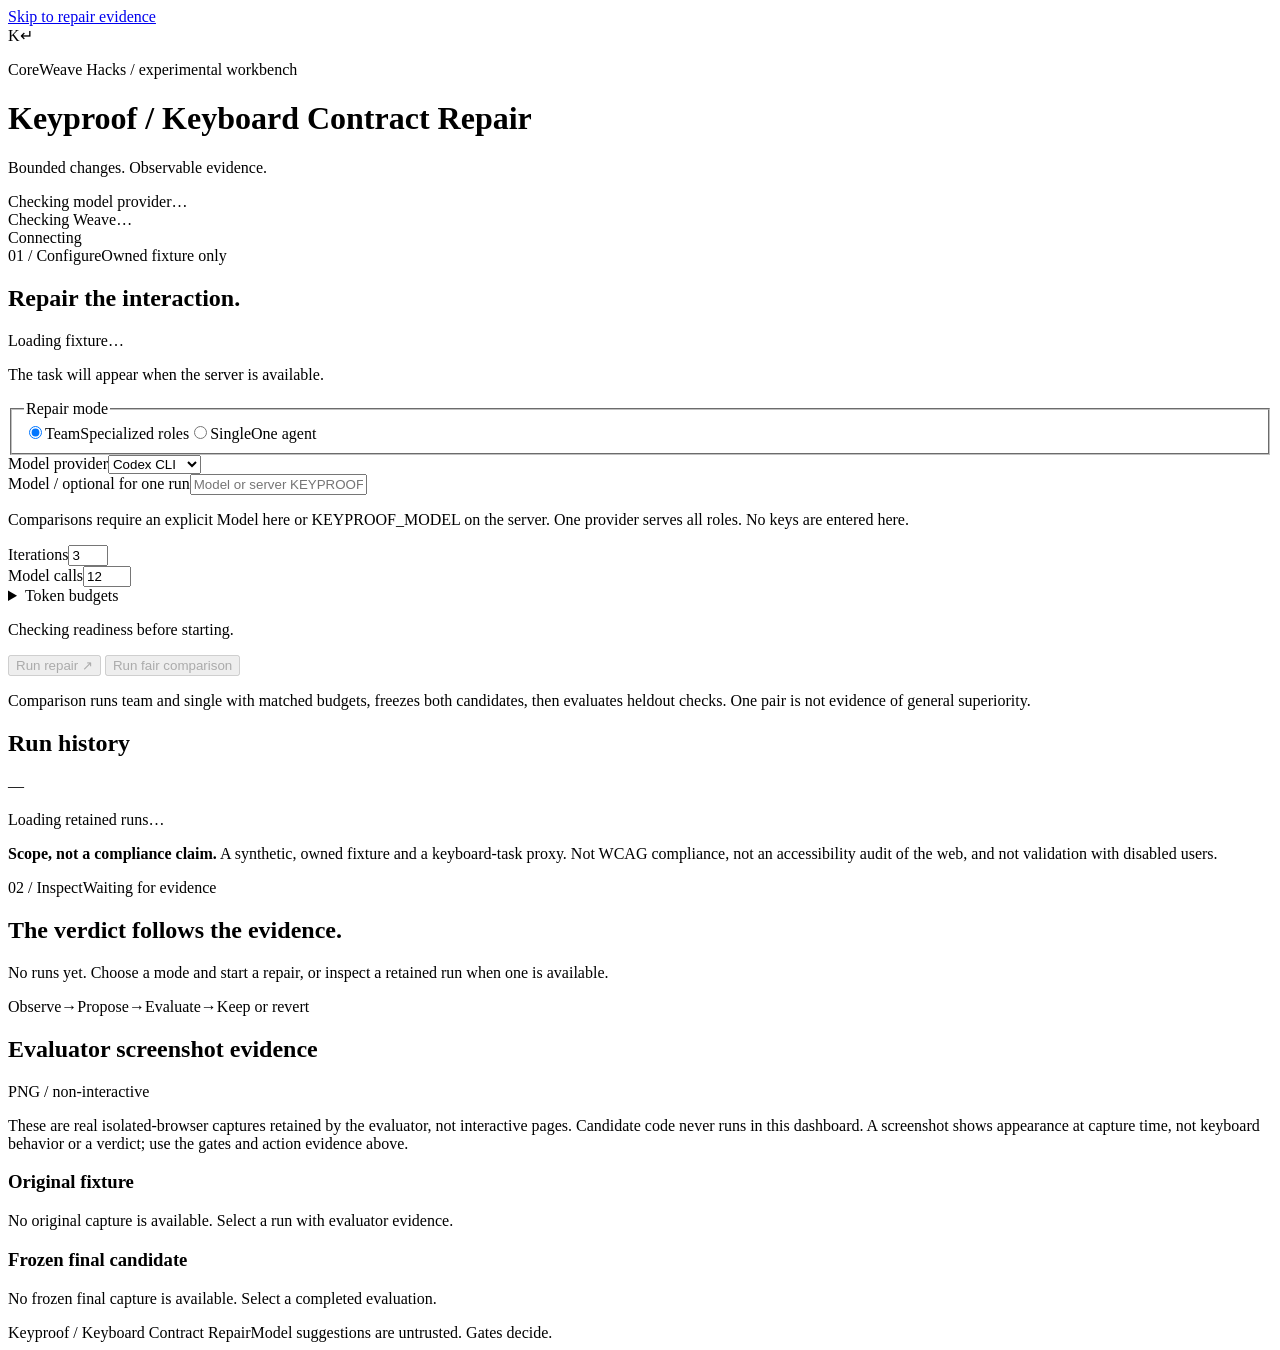
==== src/keyproof/web/index.html @ 70cb460b "Integrate durable runs Weave evaluations and evidence-only dashboard" ====
<!doctype html>
<html lang="en">
<head>
  <meta charset="utf-8">
  <meta name="viewport" content="width=device-width, initial-scale=1">
  <meta name="color-scheme" content="light">
  <meta name="description" content="Inspect a bounded keyboard-contract repair, its independent gates, and the evidence behind each accepted change.">
  <title>Keyproof — Keyboard Contract Repair</title>
  <link rel="stylesheet" href="/static/style.css">
  <script src="/static/app.js" defer></script>
</head>
<body>
  <a class="skip-link" href="#workspace">Skip to repair evidence</a>
  <header class="masthead">
    <div class="brand"><span class="brand-mark" aria-hidden="true">K<span>↵</span></span><div><p class="eyebrow">CoreWeave Hacks / experimental workbench</p><h1>Keyproof<span class="title-divider"> / </span><span class="subtitle">Keyboard Contract Repair</span></h1></div></div>
    <p class="scope-label">Bounded changes. Observable evidence.</p>
  </header>
  <main>
    <section class="readiness" aria-label="Service readiness"><div><span class="status-dot" id="provider-dot" aria-hidden="true"></span><span id="provider-status">Checking model provider…</span></div><div><span class="status-dot" id="weave-dot" aria-hidden="true"></span><span id="weave-status">Checking Weave…</span><span id="status-weave-link"></span></div><span id="busy-status">Connecting</span></section>
    <div id="request-errors" class="request-errors" role="alert" hidden><div id="request-error-messages"></div><button id="retry" type="button" class="button secondary small">Retry connection</button></div>
    <div class="workbench">
      <aside class="sidebar" aria-label="Run configuration and history">
        <section class="panel setup"><div class="section-heading"><span class="eyebrow">01 / Configure</span><span class="tag">Owned fixture only</span></div><h2>Repair the interaction.</h2><p id="fixture-title" class="fixture-title">Loading fixture…</p><p id="fixture-task" class="muted">The task will appear when the server is available.</p>
          <form id="run-form">
            <fieldset><legend>Repair mode</legend><div class="mode-picker"><label><input type="radio" name="mode" value="team" checked><span>Team<span class="option-note">Specialized roles</span></span></label><label><input type="radio" name="mode" value="single"><span>Single<span class="option-note">One agent</span></span></label></div></fieldset>
            <div class="field"><label for="provider">Model provider</label><select id="provider" name="provider"><option value="codex">Codex CLI</option><option value="openai">OpenAI API</option></select></div>
            <div class="field"><label for="model">Model <span class="muted">/ optional for one run</span></label><input id="model" name="model" type="text" maxlength="120" placeholder="Model or server KEYPROOF_MODEL" autocomplete="off" spellcheck="false" aria-describedby="model-note"><p id="model-note" class="field-note">Comparisons require an explicit Model here or KEYPROOF_MODEL on the server. One provider serves all roles. No keys are entered here.</p></div>
            <div class="field-row"><div class="field"><label for="max-iterations">Iterations</label><input id="max-iterations" name="max_iterations" type="number" min="1" max="5" step="1" value="3" required></div><div class="field"><label for="max-calls">Model calls</label><input id="max-calls" name="max_model_calls" type="number" min="2" max="30" step="1" value="12" required></div></div>
            <details class="budget-details"><summary>Token budgets</summary><div class="field"><label for="max-output">Maximum output tokens</label><input id="max-output" name="max_output_tokens" type="number" min="500" max="16000" step="1" value="6000" required></div><div class="field"><label for="max-input">Maximum input tokens</label><input id="max-input" name="max_input_tokens" type="number" min="10000" max="1000000" step="1" value="180000" required></div></details>
            <div id="local-choice" class="local-choice" hidden><label><input id="local-only" type="checkbox"><span>Allow an explicit local-only run</span></label><p>Weave is unavailable. Local-only runs are <strong>not sponsor-integrated</strong>; they do not produce a Weave trace.</p><p id="weave-error" class="field-note"></p></div>
            <p id="run-blocker" class="field-note" aria-live="polite">Checking readiness before starting.</p>
            <button id="run-repair" type="submit" class="button primary" disabled>Run repair <span aria-hidden="true">↗</span></button>
            <button id="run-comparison" type="button" class="button secondary" disabled>Run fair comparison</button>
            <p class="field-note comparison-note">Comparison runs team and single with matched budgets, freezes both candidates, then evaluates heldout checks. One pair is not evidence of general superiority.</p>
          </form>
        </section>
        <section class="panel history-panel"><div class="section-heading"><h2>Run history</h2><span id="history-count" class="tag">—</span></div><div id="history"><p class="muted">Loading retained runs…</p></div></section>
        <p class="scope-note"><strong>Scope, not a compliance claim.</strong> A synthetic, owned fixture and a keyboard-task proxy. Not WCAG compliance, not an accessibility audit of the web, and not validation with disabled users.</p>
      </aside>
      <div id="workspace" class="workspace" tabindex="-1">
        <section class="panel overview"><div class="section-heading"><span class="eyebrow">02 / Inspect</span><span id="selection-status" class="tag">Waiting for evidence</span></div><div id="run-overview"><h2>The verdict follows the evidence.</h2><p class="muted">No runs yet. Choose a mode and start a repair, or inspect a retained run when one is available.</p><div class="empty-process" aria-label="Repair process"><span>Observe</span><span aria-hidden="true">→</span><span>Propose</span><span aria-hidden="true">→</span><span>Evaluate</span><span aria-hidden="true">→</span><span>Keep or revert</span></div></div></section>
        <section id="comparison-panel" class="panel" aria-labelledby="comparison-title" hidden><div class="section-heading"><span class="eyebrow">Paired experiment</span><button id="close-comparison" class="text-button" type="button">Hide comparison</button></div><h2 id="comparison-title">Team vs. single</h2><div id="comparison-content"></div></section>
        <div id="run-evidence" hidden>
          <section class="panel"><div class="section-heading"><h2>Contract gates</h2><span class="tag">Authoritative evaluator</span></div><p class="muted panel-intro">Development feedback can guide repair. Heldout feedback is revealed only after the candidate is frozen.</p><div id="reports"></div></section>
          <div class="evidence-columns"><section class="panel"><div class="section-heading"><h2>Event ledger</h2><span id="event-count" class="tag">—</span></div><p class="field-note">Provider and role activity, exactly as reported.</p><div id="timeline"></div></section><section class="panel"><div class="section-heading"><h2>Exact usage</h2><span class="tag">Reported, not estimated</span></div><div id="usage"></div></section></div>
          <section class="panel"><div class="section-heading"><h2>Repair decisions & source diff</h2><span class="tag">behavior.js only</span></div><p class="muted panel-intro">A proposal is not a repair until its gates allow it. Rejected candidates remain visible.</p><div id="iterations"></div><details class="source-disclosure"><summary>Inspect recorded source snapshots</summary><h3>Original behavior.js</h3><pre id="original-source" class="source"></pre><h3 id="final-source-title">Recorded behavior.js / freeze not verified</h3><pre id="final-source" class="source"></pre></details></section>
        </div>
        <section class="panel previews" aria-labelledby="previews-title">
          <div class="section-heading"><h2 id="previews-title">Evaluator screenshot evidence</h2><span class="tag">PNG / non-interactive</span></div>
          <p id="preview-explanation" class="muted panel-intro">These are real isolated-browser captures retained by the evaluator, not interactive pages. Candidate code never runs in this dashboard. A screenshot shows appearance at capture time, not keyboard behavior or a verdict; use the gates and action evidence above.</p>
          <div class="preview-grid">
            <div><h3>Original fixture</h3><p id="original-preview-empty" class="preview-empty" role="status">No original capture is available. Select a run with evaluator evidence.</p><img id="original-preview" class="preview-image" alt="Original keyboard-task fixture captured by the isolated evaluator" aria-describedby="preview-explanation" hidden><a id="original-preview-link" class="preview-link" target="_blank" rel="noopener noreferrer" hidden>Open full-size original PNG (new tab)</a></div>
            <div><h3>Frozen final candidate</h3><p id="final-preview-empty" class="preview-empty" role="status">No frozen final capture is available. Select a completed evaluation.</p><img id="final-preview" class="preview-image" alt="Frozen final keyboard-task candidate captured by the isolated evaluator" aria-describedby="preview-explanation" hidden><a id="final-preview-link" class="preview-link" target="_blank" rel="noopener noreferrer" hidden>Open full-size final PNG (new tab)</a></div>
          </div>
        </section>
      </div>
    </div>
  </main>
  <footer><span>Keyproof / Keyboard Contract Repair</span><span>Model suggestions are untrusted. Gates decide.</span></footer>
  <div id="announcer" class="sr-only" role="status" aria-live="polite" aria-atomic="true"></div>
  <noscript><p class="noscript">JavaScript is required to connect this workbench to the repair API.</p></noscript>
</body>
</html>
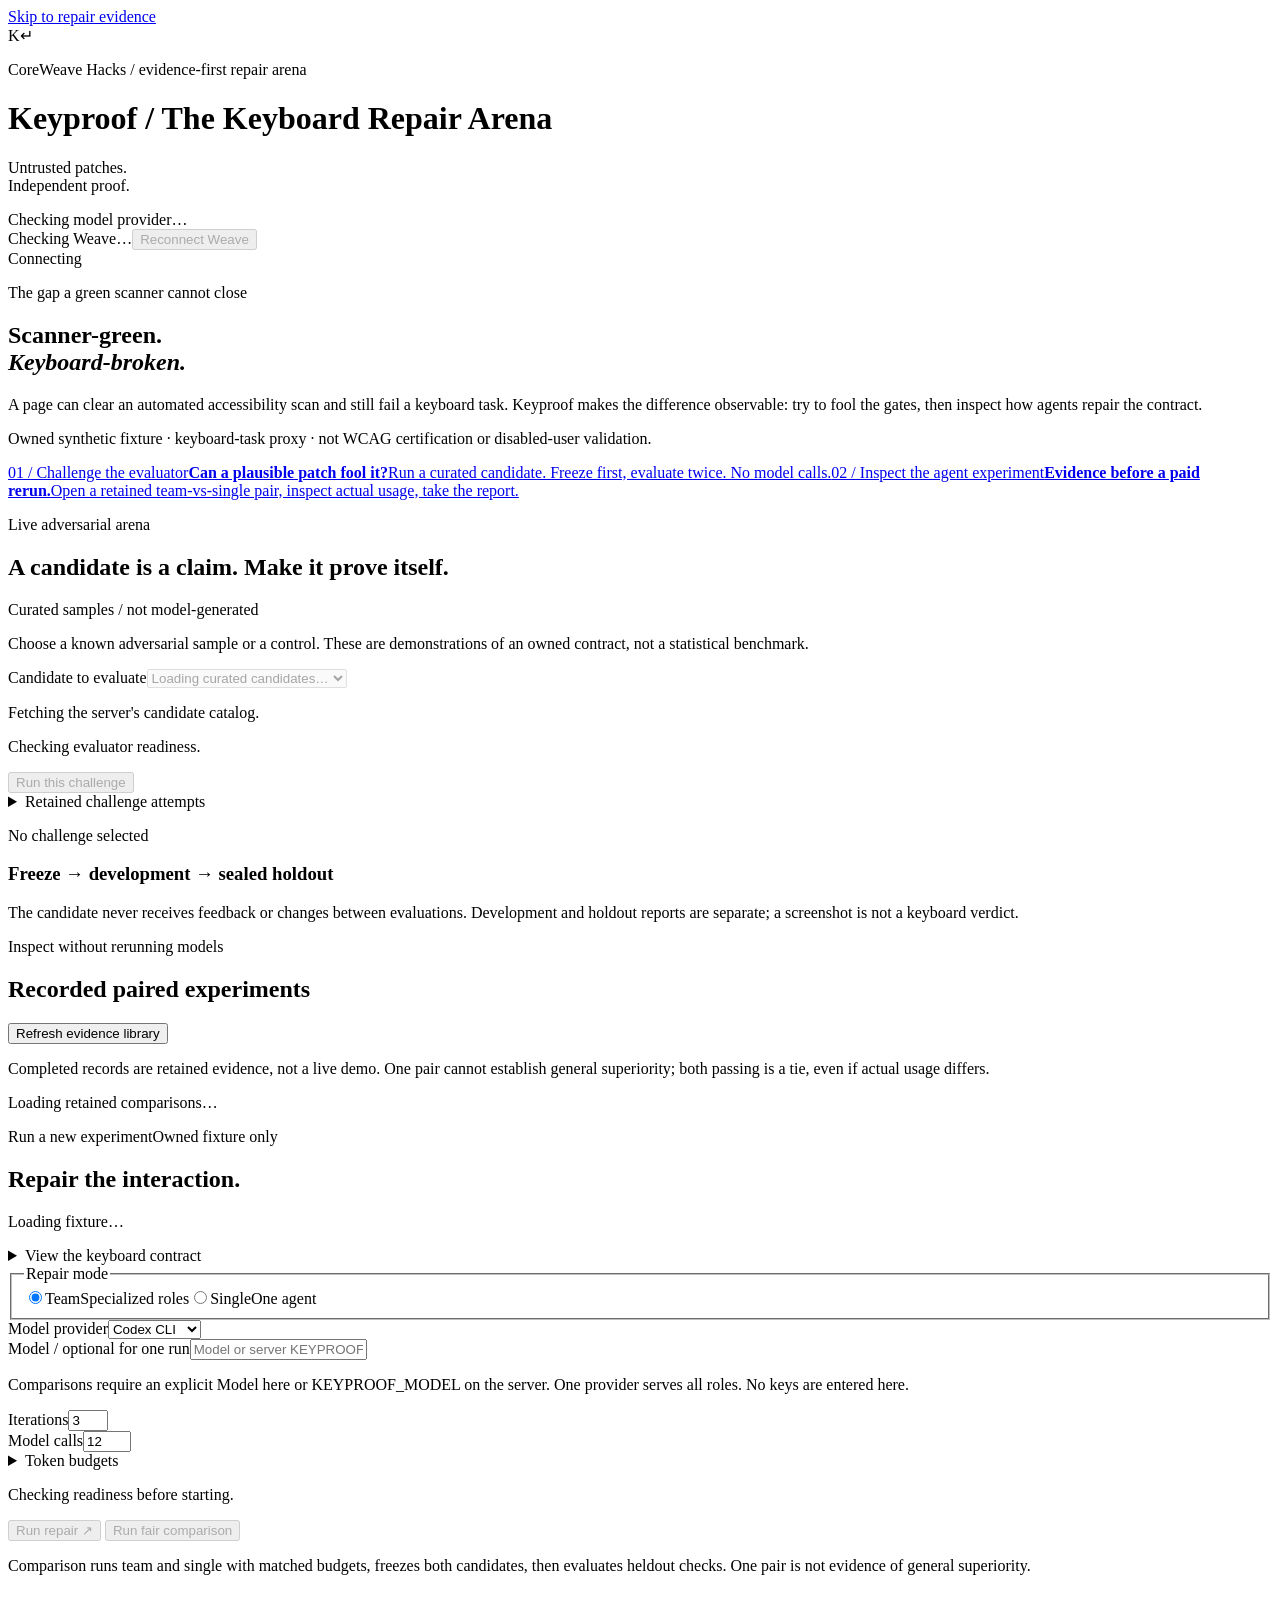
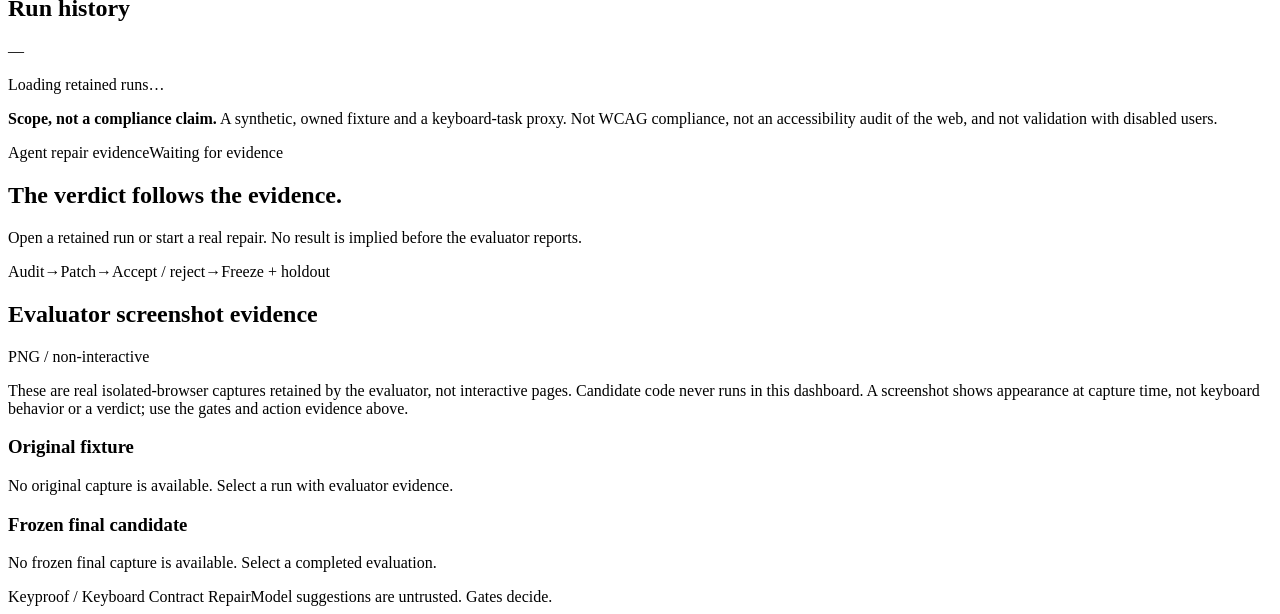
==== commit ea52a785: "Build adversarial repair arena and portable verified evidence" ====
--- a/src/keyproof/web/index.html
+++ b/src/keyproof/web/index.html
@@ -4,23 +4,34 @@
   <meta charset="utf-8">
   <meta name="viewport" content="width=device-width, initial-scale=1">
   <meta name="color-scheme" content="light">
-  <meta name="description" content="Inspect a bounded keyboard-contract repair, its independent gates, and the evidence behind each accepted change.">
-  <title>Keyproof — Keyboard Contract Repair</title>
+  <meta name="description" content="Scanner-green is not keyboard-task success. Put curated adversarial candidates through independent gates, then inspect real agent repair evidence.">
+  <title>Keyproof — The Keyboard Repair Arena</title>
   <link rel="stylesheet" href="/static/style.css">
+  <link rel="stylesheet" href="/static/arena.css">
   <script src="/static/app.js" defer></script>
 </head>
 <body>
   <a class="skip-link" href="#workspace">Skip to repair evidence</a>
   <header class="masthead">
-    <div class="brand"><span class="brand-mark" aria-hidden="true">K<span>↵</span></span><div><p class="eyebrow">CoreWeave Hacks / experimental workbench</p><h1>Keyproof<span class="title-divider"> / </span><span class="subtitle">Keyboard Contract Repair</span></h1></div></div>
-    <p class="scope-label">Bounded changes. Observable evidence.</p>
+    <div class="brand"><span class="brand-mark" aria-hidden="true">K<span>↵</span></span><div><p class="eyebrow">CoreWeave Hacks / evidence-first repair arena</p><h1>Keyproof<span class="title-divider"> / </span><span class="subtitle">The Keyboard Repair Arena</span></h1></div></div>
+    <p class="scope-label">Untrusted patches.<br>Independent proof.</p>
   </header>
   <main>
-    <section class="readiness" aria-label="Service readiness"><div><span class="status-dot" id="provider-dot" aria-hidden="true"></span><span id="provider-status">Checking model provider…</span></div><div><span class="status-dot" id="weave-dot" aria-hidden="true"></span><span id="weave-status">Checking Weave…</span><span id="status-weave-link"></span></div><span id="busy-status">Connecting</span></section>
+    <section class="readiness" aria-label="Service readiness"><div><span class="status-dot" id="provider-dot" aria-hidden="true"></span><span id="provider-status">Checking model provider…</span></div><div><span class="status-dot" id="weave-dot" aria-hidden="true"></span><span id="weave-status">Checking Weave…</span><span id="status-weave-link"></span><button id="connect-weave" type="button" class="text-button" disabled>Reconnect Weave</button></div><span id="busy-status">Connecting</span></section>
     <div id="request-errors" class="request-errors" role="alert" hidden><div id="request-error-messages"></div><button id="retry" type="button" class="button secondary small">Retry connection</button></div>
+    <section class="arena-intro" aria-labelledby="premise-title">
+      <div><p class="eyebrow">The gap a green scanner cannot close</p><h2 id="premise-title">Scanner-green.<br><em>Keyboard-broken.</em></h2><p>A page can clear an automated accessibility scan and still fail a keyboard task. Keyproof makes the difference observable: try to fool the gates, then inspect how agents repair the contract.</p><p class="field-note">Owned synthetic fixture · keyboard-task proxy · not WCAG certification or disabled-user validation.</p></div>
+      <div class="entry-paths"><a class="entry-link" href="#challenge-lab"><span class="eyebrow">01 / Challenge the evaluator</span><strong>Can a plausible patch fool it?</strong><span>Run a curated candidate. Freeze first, evaluate twice. No model calls.</span></a><a class="entry-link" href="#recorded-evidence"><span class="eyebrow">02 / Inspect the agent experiment</span><strong>Evidence before a paid rerun.</strong><span>Open a retained team-vs-single pair, inspect actual usage, take the report.</span></a></div>
+    </section>
+    <section id="challenge-lab" class="panel challenge-lab" aria-labelledby="challenge-title">
+      <div class="section-heading"><div><p class="eyebrow">Live adversarial arena</p><h2 id="challenge-title">A candidate is a claim. Make it prove itself.</h2></div><span class="tag">Curated samples / not model-generated</span></div>
+      <div class="challenge-layout"><div class="challenge-controls"><p class="muted">Choose a known adversarial sample or a control. These are demonstrations of an owned contract, not a statistical benchmark.</p><form id="challenge-form"><div class="field"><label for="challenge-preset">Candidate to evaluate</label><select id="challenge-preset" aria-describedby="challenge-description" disabled><option>Loading curated candidates…</option></select><p id="challenge-description" class="field-note">Fetching the server's candidate catalog.</p></div><p id="challenge-blocker" class="field-note" aria-live="polite">Checking evaluator readiness.</p><button id="run-challenge" class="button primary" type="submit" disabled>Run this challenge</button></form><div id="challenge-consent" class="notice warning" hidden>Weave is unavailable. <a href="#local-choice">Explicitly allow local-only execution in the run controls</a> to run without sponsor integration.</div><details><summary>Retained challenge attempts</summary><div id="challenge-history"><p class="muted">Loading attempts…</p></div></details></div>
+      <div id="challenge-evidence" class="challenge-evidence" tabindex="-1"><div id="challenge-overview"><p class="eyebrow">No challenge selected</p><h3>Freeze → development → sealed holdout</h3><p class="muted">The candidate never receives feedback or changes between evaluations. Development and holdout reports are separate; a screenshot is not a keyboard verdict.</p></div><div id="challenge-details" hidden><div id="challenge-reports" class="challenge-reports"></div><details class="source-disclosure"><summary>Candidate diff & frozen source</summary><div id="challenge-diff"></div><p id="challenge-hash" class="field-note mono"></p><pre id="challenge-source" class="source"></pre><details><summary>Original source</summary><pre id="challenge-original" class="source"></pre></details></details><details><summary id="challenge-events-label">Recorded event ledger</summary><div id="challenge-events"></div></details><details id="challenge-captures"><summary>Source-matched evaluator captures / PNG only</summary><p class="field-note">These images come from the network-isolated evaluator. Candidate code never executes here. Appearance does not establish keyboard behavior.</p><div class="preview-grid"><div><h3>Development capture</h3><p id="challenge-development-preview-empty" class="preview-empty" role="status">No verified capture yet.</p><img id="challenge-development-preview" class="preview-image" alt="Challenge development evaluation capture" hidden><a id="challenge-development-preview-link" class="preview-link" target="_blank" rel="noopener noreferrer" hidden>Open development PNG (new tab)</a></div><div><h3>Sealed holdout capture</h3><p id="challenge-holdout-preview-empty" class="preview-empty" role="status">No verified capture yet.</p><img id="challenge-holdout-preview" class="preview-image" alt="Challenge holdout evaluation capture" hidden><a id="challenge-holdout-preview-link" class="preview-link" target="_blank" rel="noopener noreferrer" hidden>Open holdout PNG (new tab)</a></div></div></details></div></div></div>
+    </section>
+    <section id="recorded-evidence" class="panel recorded-evidence" aria-labelledby="recorded-title"><div class="section-heading"><div><p class="eyebrow">Inspect without rerunning models</p><h2 id="recorded-title">Recorded paired experiments</h2></div><button id="refresh-evidence" type="button" class="text-button">Refresh evidence library</button></div><p class="muted">Completed records are retained evidence, not a live demo. One pair cannot establish general superiority; both passing is a tie, even if actual usage differs.</p><div id="comparison-history"><p class="muted">Loading retained comparisons…</p></div></section>
     <div class="workbench">
       <aside class="sidebar" aria-label="Run configuration and history">
-        <section class="panel setup"><div class="section-heading"><span class="eyebrow">01 / Configure</span><span class="tag">Owned fixture only</span></div><h2>Repair the interaction.</h2><p id="fixture-title" class="fixture-title">Loading fixture…</p><p id="fixture-task" class="muted">The task will appear when the server is available.</p>
+        <section class="panel setup"><div class="section-heading"><span class="eyebrow">Run a new experiment</span><span class="tag">Owned fixture only</span></div><h2>Repair the interaction.</h2><p id="fixture-title" class="fixture-title">Loading fixture…</p><details class="budget-details"><summary>View the keyboard contract</summary><p id="fixture-task" class="muted">The task will appear when the server is available.</p></details>
           <form id="run-form">
             <fieldset><legend>Repair mode</legend><div class="mode-picker"><label><input type="radio" name="mode" value="team" checked><span>Team<span class="option-note">Specialized roles</span></span></label><label><input type="radio" name="mode" value="single"><span>Single<span class="option-note">One agent</span></span></label></div></fieldset>
             <div class="field"><label for="provider">Model provider</label><select id="provider" name="provider"><option value="codex">Codex CLI</option><option value="openai">OpenAI API</option></select></div>
@@ -38,11 +49,11 @@
         <p class="scope-note"><strong>Scope, not a compliance claim.</strong> A synthetic, owned fixture and a keyboard-task proxy. Not WCAG compliance, not an accessibility audit of the web, and not validation with disabled users.</p>
       </aside>
       <div id="workspace" class="workspace" tabindex="-1">
-        <section class="panel overview"><div class="section-heading"><span class="eyebrow">02 / Inspect</span><span id="selection-status" class="tag">Waiting for evidence</span></div><div id="run-overview"><h2>The verdict follows the evidence.</h2><p class="muted">No runs yet. Choose a mode and start a repair, or inspect a retained run when one is available.</p><div class="empty-process" aria-label="Repair process"><span>Observe</span><span aria-hidden="true">→</span><span>Propose</span><span aria-hidden="true">→</span><span>Evaluate</span><span aria-hidden="true">→</span><span>Keep or revert</span></div></div></section>
-        <section id="comparison-panel" class="panel" aria-labelledby="comparison-title" hidden><div class="section-heading"><span class="eyebrow">Paired experiment</span><button id="close-comparison" class="text-button" type="button">Hide comparison</button></div><h2 id="comparison-title">Team vs. single</h2><div id="comparison-content"></div></section>
+        <section class="panel overview"><div class="section-heading"><span class="eyebrow">Agent repair evidence</span><span id="selection-status" class="tag">Waiting for evidence</span></div><div id="run-overview"><h2>The verdict follows the evidence.</h2><p class="muted">Open a retained run or start a real repair. No result is implied before the evaluator reports.</p><div class="empty-process" aria-label="Repair process"><span>Audit</span><span aria-hidden="true">→</span><span>Patch</span><span aria-hidden="true">→</span><span>Accept / reject</span><span aria-hidden="true">→</span><span>Freeze + holdout</span></div></div></section>
+        <section id="comparison-panel" class="panel" aria-labelledby="comparison-title" tabindex="-1" hidden><div class="section-heading"><span class="eyebrow">Paired experiment / authoritative assessment</span><button id="close-comparison" class="text-button" type="button">Hide comparison</button></div><h2 id="comparison-title">Team vs. single</h2><div id="comparison-content"></div></section>
         <div id="run-evidence" hidden>
           <section class="panel"><div class="section-heading"><h2>Contract gates</h2><span class="tag">Authoritative evaluator</span></div><p class="muted panel-intro">Development feedback can guide repair. Heldout feedback is revealed only after the candidate is frozen.</p><div id="reports"></div></section>
-          <div class="evidence-columns"><section class="panel"><div class="section-heading"><h2>Event ledger</h2><span id="event-count" class="tag">—</span></div><p class="field-note">Provider and role activity, exactly as reported.</p><div id="timeline"></div></section><section class="panel"><div class="section-heading"><h2>Exact usage</h2><span class="tag">Reported, not estimated</span></div><div id="usage"></div></section></div>
+          <div class="evidence-columns"><section class="panel"><div class="section-heading"><h2>Agent decision loop</h2><span id="event-count" class="tag">—</span></div><div id="agent-flow"></div><details><summary>Open the full event ledger</summary><p class="field-note">Provider and role activity, exactly as reported.</p><div id="timeline"></div></details></section><section class="panel"><div class="section-heading"><h2>Exact usage</h2><span class="tag">Reported, not estimated</span></div><div id="usage"></div></section></div>
           <section class="panel"><div class="section-heading"><h2>Repair decisions & source diff</h2><span class="tag">behavior.js only</span></div><p class="muted panel-intro">A proposal is not a repair until its gates allow it. Rejected candidates remain visible.</p><div id="iterations"></div><details class="source-disclosure"><summary>Inspect recorded source snapshots</summary><h3>Original behavior.js</h3><pre id="original-source" class="source"></pre><h3 id="final-source-title">Recorded behavior.js / freeze not verified</h3><pre id="final-source" class="source"></pre></details></section>
         </div>
         <section class="panel previews" aria-labelledby="previews-title">
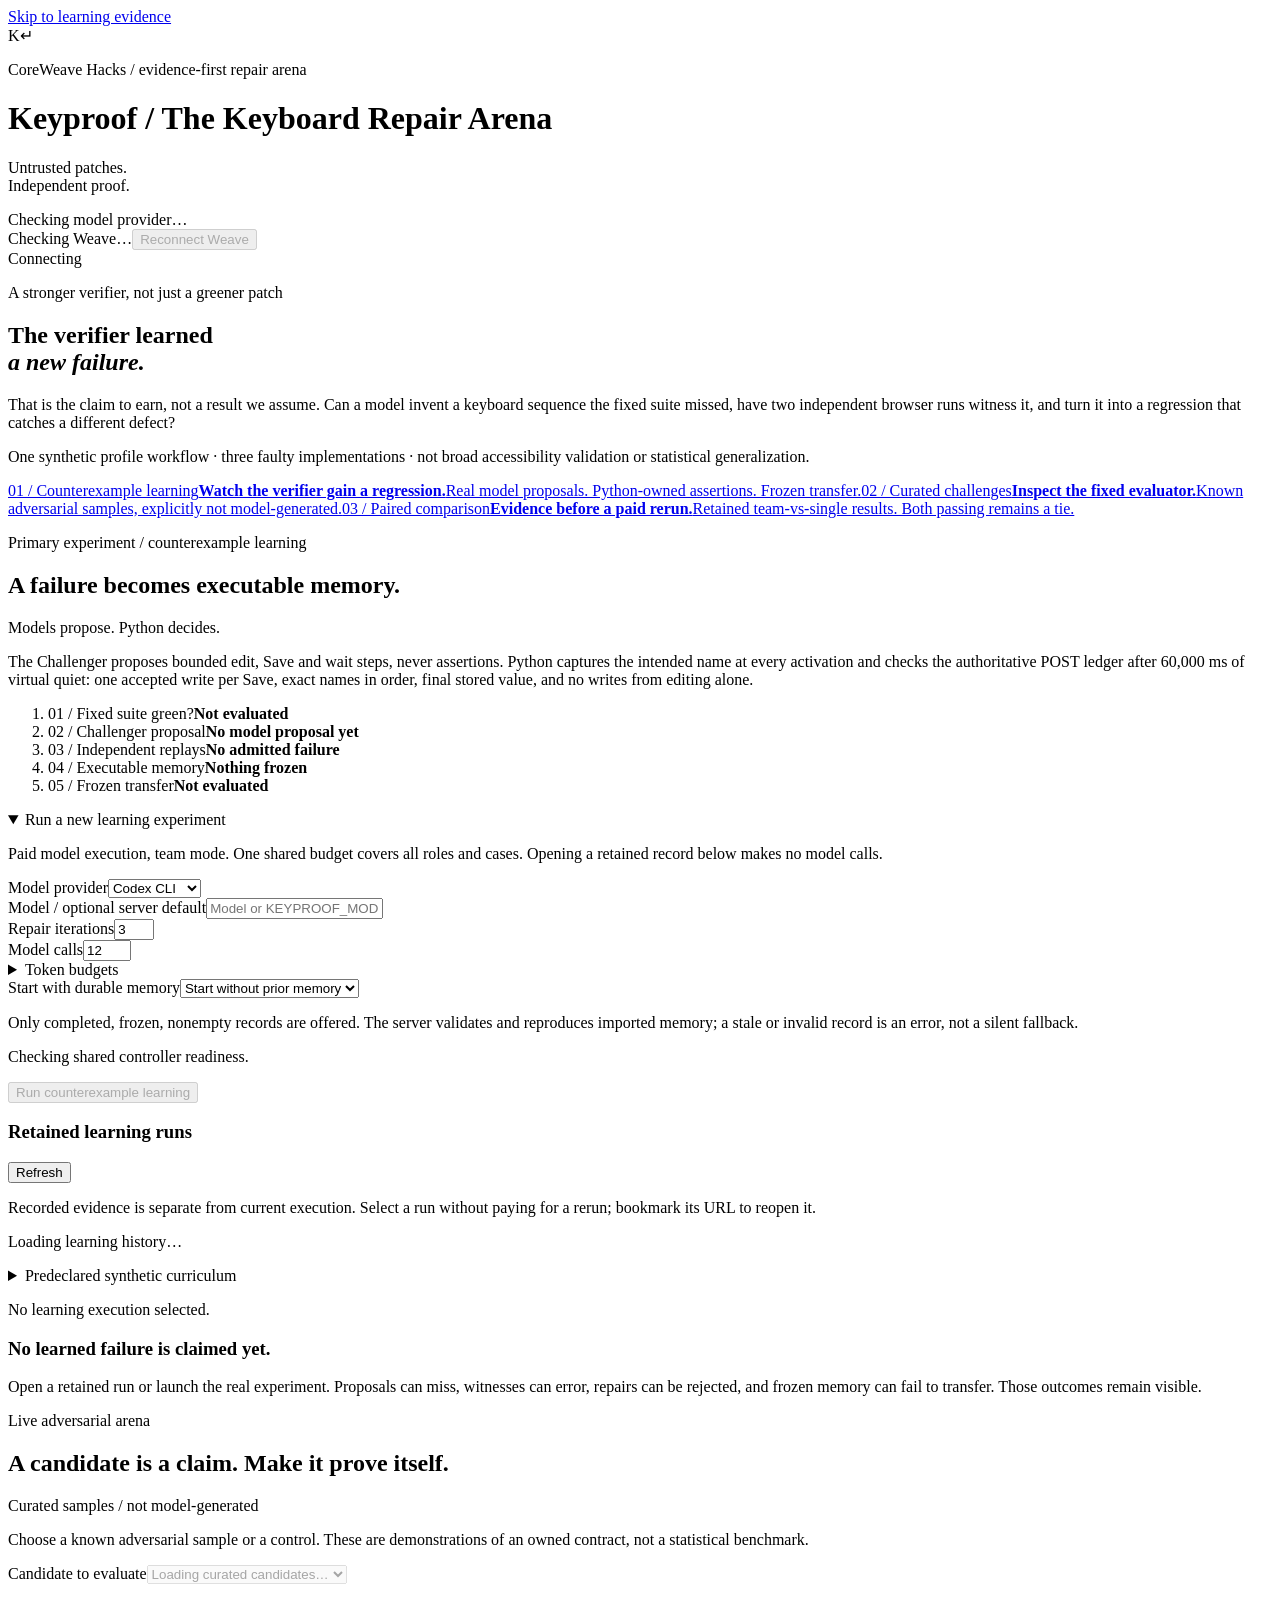
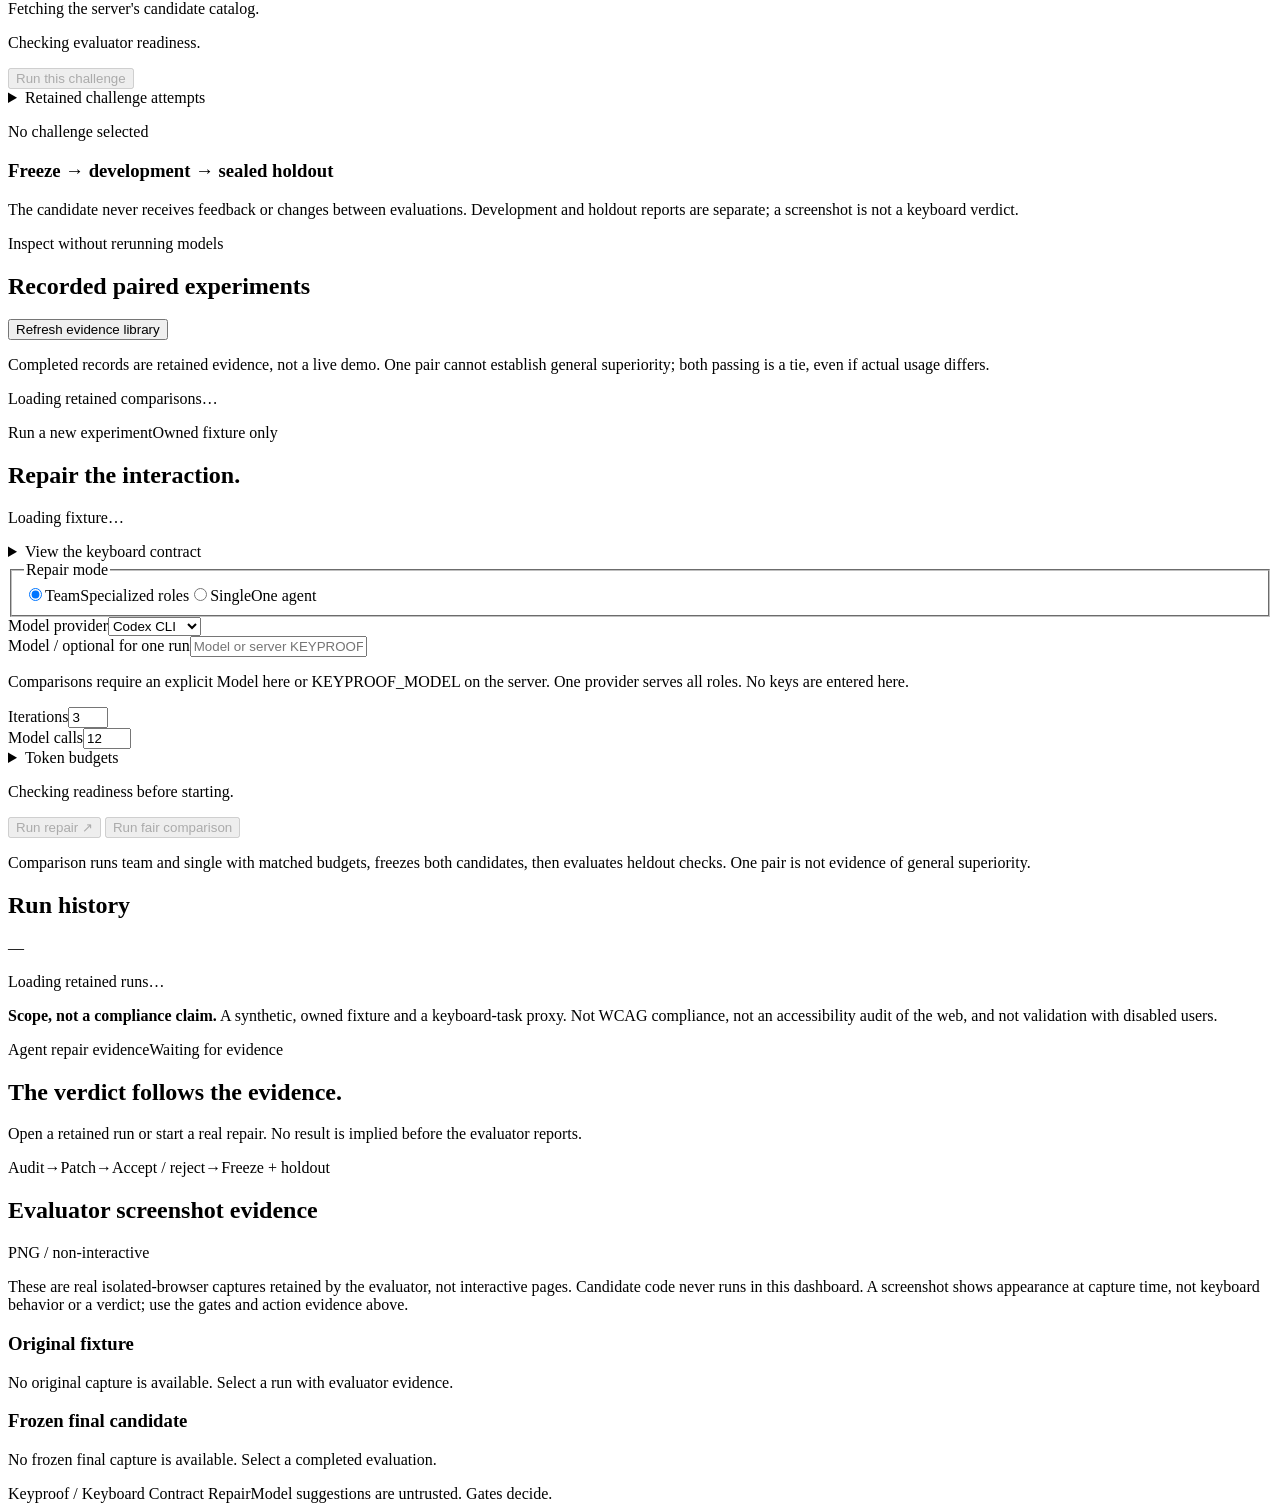
==== commit 0cb075f1: "Learn executable counterexamples and transfer frozen regression memory" ====
--- a/src/keyproof/web/index.html
+++ b/src/keyproof/web/index.html
@@ -4,14 +4,16 @@
   <meta charset="utf-8">
   <meta name="viewport" content="width=device-width, initial-scale=1">
   <meta name="color-scheme" content="light">
-  <meta name="description" content="Scanner-green is not keyboard-task success. Put curated adversarial candidates through independent gates, then inspect real agent repair evidence.">
-  <title>Keyproof — The Keyboard Repair Arena</title>
+  <meta name="description" content="Can a verifier learn a failure its fixed suite missed? Inspect real model-proposed keyboard sequences, independent browser replays, executable regression memory and frozen transfer evidence.">
+  <title>Keyproof — Counterexample Learning</title>
   <link rel="stylesheet" href="/static/style.css">
   <link rel="stylesheet" href="/static/arena.css">
+  <link rel="stylesheet" href="/static/learning.css">
   <script src="/static/app.js" defer></script>
+  <script src="/static/learning.js" defer></script>
 </head>
 <body>
-  <a class="skip-link" href="#workspace">Skip to repair evidence</a>
+  <a class="skip-link" href="#learning-evidence">Skip to learning evidence</a>
   <header class="masthead">
     <div class="brand"><span class="brand-mark" aria-hidden="true">K<span>↵</span></span><div><p class="eyebrow">CoreWeave Hacks / evidence-first repair arena</p><h1>Keyproof<span class="title-divider"> / </span><span class="subtitle">The Keyboard Repair Arena</span></h1></div></div>
     <p class="scope-label">Untrusted patches.<br>Independent proof.</p>
@@ -20,8 +22,46 @@
     <section class="readiness" aria-label="Service readiness"><div><span class="status-dot" id="provider-dot" aria-hidden="true"></span><span id="provider-status">Checking model provider…</span></div><div><span class="status-dot" id="weave-dot" aria-hidden="true"></span><span id="weave-status">Checking Weave…</span><span id="status-weave-link"></span><button id="connect-weave" type="button" class="text-button" disabled>Reconnect Weave</button></div><span id="busy-status">Connecting</span></section>
     <div id="request-errors" class="request-errors" role="alert" hidden><div id="request-error-messages"></div><button id="retry" type="button" class="button secondary small">Retry connection</button></div>
     <section class="arena-intro" aria-labelledby="premise-title">
-      <div><p class="eyebrow">The gap a green scanner cannot close</p><h2 id="premise-title">Scanner-green.<br><em>Keyboard-broken.</em></h2><p>A page can clear an automated accessibility scan and still fail a keyboard task. Keyproof makes the difference observable: try to fool the gates, then inspect how agents repair the contract.</p><p class="field-note">Owned synthetic fixture · keyboard-task proxy · not WCAG certification or disabled-user validation.</p></div>
-      <div class="entry-paths"><a class="entry-link" href="#challenge-lab"><span class="eyebrow">01 / Challenge the evaluator</span><strong>Can a plausible patch fool it?</strong><span>Run a curated candidate. Freeze first, evaluate twice. No model calls.</span></a><a class="entry-link" href="#recorded-evidence"><span class="eyebrow">02 / Inspect the agent experiment</span><strong>Evidence before a paid rerun.</strong><span>Open a retained team-vs-single pair, inspect actual usage, take the report.</span></a></div>
+      <div><p class="eyebrow">A stronger verifier, not just a greener patch</p><h2 id="premise-title">The verifier learned<br><em>a new failure.</em></h2><p>That is the claim to earn, not a result we assume. Can a model invent a keyboard sequence the fixed suite missed, have two independent browser runs witness it, and turn it into a regression that catches a different defect?</p><p class="field-note">One synthetic profile workflow · three faulty implementations · not broad accessibility validation or statistical generalization.</p></div>
+      <div class="entry-paths"><a class="entry-link" href="#learning-lab"><span class="eyebrow">01 / Counterexample learning</span><strong>Watch the verifier gain a regression.</strong><span>Real model proposals. Python-owned assertions. Frozen transfer.</span></a><a class="entry-link" href="#challenge-lab"><span class="eyebrow">02 / Curated challenges</span><strong>Inspect the fixed evaluator.</strong><span>Known adversarial samples, explicitly not model-generated.</span></a><a class="entry-link" href="#recorded-evidence"><span class="eyebrow">03 / Paired comparison</span><strong>Evidence before a paid rerun.</strong><span>Retained team-vs-single results. Both passing remains a tie.</span></a></div>
+    </section>
+    <section id="learning-lab" class="panel learning-lab" aria-labelledby="learning-title">
+      <div class="section-heading"><div><p class="eyebrow">Primary experiment / counterexample learning</p><h2 id="learning-title">A failure becomes executable memory.</h2></div><span class="tag">Models propose. Python decides.</span></div>
+      <p class="muted">The Challenger proposes bounded edit, Save and wait steps, never assertions. Python captures the intended name at every activation and checks the authoritative POST ledger after 60,000 ms of virtual quiet: one accepted write per Save, exact names in order, final stored value, and no writes from editing alone.</p>
+      <ol id="learning-rail" class="learning-rail" aria-label="Evidence stages"><li><span>01 / Fixed suite green?</span><strong>Not evaluated</strong></li><li><span>02 / Challenger proposal</span><strong>No model proposal yet</strong></li><li><span>03 / Independent replays</span><strong>No admitted failure</strong></li><li><span>04 / Executable memory</span><strong>Nothing frozen</strong></li><li><span>05 / Frozen transfer</span><strong>Not evaluated</strong></li></ol>
+      <div class="learning-layout">
+        <aside class="learning-controls" aria-label="Learning execution and retained history">
+          <details class="learning-launch" open><summary>Run a new learning experiment</summary><p class="field-note">Paid model execution, team mode. One shared budget covers all roles and cases. Opening a retained record below makes no model calls.</p>
+            <form id="learning-form">
+              <div class="field"><label for="learning-provider">Model provider</label><select id="learning-provider" name="provider"><option value="codex">Codex CLI</option><option value="openai">OpenAI API</option></select></div>
+              <div class="field"><label for="learning-model">Model / optional server default</label><input id="learning-model" name="model" type="text" maxlength="120" placeholder="Model or KEYPROOF_MODEL" autocomplete="off" spellcheck="false"></div>
+              <div class="field-row"><div class="field"><label for="learning-iterations">Repair iterations</label><input id="learning-iterations" name="max_iterations" type="number" min="1" max="5" step="1" value="3" required></div><div class="field"><label for="learning-calls">Model calls</label><input id="learning-calls" name="max_model_calls" type="number" min="2" max="30" step="1" value="12" required></div></div>
+              <details class="budget-details"><summary>Token budgets</summary><div class="field"><label for="learning-output">Maximum output tokens</label><input id="learning-output" name="max_output_tokens" type="number" min="500" max="16000" step="1" value="6000" required></div><div class="field"><label for="learning-input">Maximum input tokens</label><input id="learning-input" name="max_input_tokens" type="number" min="10000" max="1000000" step="1" value="180000" required></div></details>
+              <div class="field"><label for="learning-seed">Start with durable memory</label><select id="learning-seed" name="memory_run_id"><option value="">Start without prior memory</option></select><p class="field-note">Only completed, frozen, nonempty records are offered. The server validates and reproduces imported memory; a stale or invalid record is an error, not a silent fallback.</p></div>
+              <div id="learning-local-choice" class="local-choice" hidden><label><input id="learning-local" type="checkbox"><span>Allow this learning run to be local-only</span></label><p>No Weave trace will be claimed. Local-only execution is <strong>not sponsor-integrated</strong>.</p></div>
+              <p id="learning-blocker" class="field-note" aria-live="polite">Checking shared controller readiness.</p>
+              <button id="learning-start" type="submit" class="button primary" disabled>Run counterexample learning</button>
+            </form>
+          </details>
+          <div class="section-heading learning-history-heading"><h3>Retained learning runs</h3><button id="learning-refresh" type="button" class="text-button">Refresh</button></div>
+          <p class="field-note">Recorded evidence is separate from current execution. Select a run without paying for a rerun; bookmark its URL to reopen it.</p>
+          <div id="learning-history"><p class="muted">Loading learning history…</p></div>
+          <details><summary>Predeclared synthetic curriculum</summary><p class="field-note">Training: deferred read and busy drop. Transfer: trailing debounce. Fixed checks pause 60,000 virtual ms per activation; rapid interactions may expose what they miss. No new Challenger probes on transfer; holdout feedback never enters model prompts.</p><div id="learning-catalog"></div></details>
+        </aside>
+        <div id="learning-evidence" class="learning-evidence" tabindex="-1">
+          <p id="learning-connection" class="notice" role="status" hidden></p>
+          <p id="learning-live" class="field-note" role="status" aria-live="polite">No learning execution selected.</p>
+          <div id="learning-overview"><h3>No learned failure is claimed yet.</h3><p class="muted">Open a retained run or launch the real experiment. Proposals can miss, witnesses can error, repairs can be rejected, and frozen memory can fail to transfer. Those outcomes remain visible.</p></div>
+          <div id="learning-record" hidden>
+            <div id="learning-downloads" class="learning-downloads"></div>
+            <div id="learning-transfer"></div>
+            <div id="learning-cases"></div>
+            <section class="learning-memory-section"><h3>Executable regression memory</h3><div id="learning-memory"></div></section>
+            <details><summary>Actual model usage & exact configuration</summary><div id="learning-usage"></div></details>
+            <details><summary>Full recorded event ledger / proposals, rejections & errors</summary><div id="learning-events"></div></details>
+          </div>
+        </div>
+      </div>
     </section>
     <section id="challenge-lab" class="panel challenge-lab" aria-labelledby="challenge-title">
       <div class="section-heading"><div><p class="eyebrow">Live adversarial arena</p><h2 id="challenge-title">A candidate is a claim. Make it prove itself.</h2></div><span class="tag">Curated samples / not model-generated</span></div>
